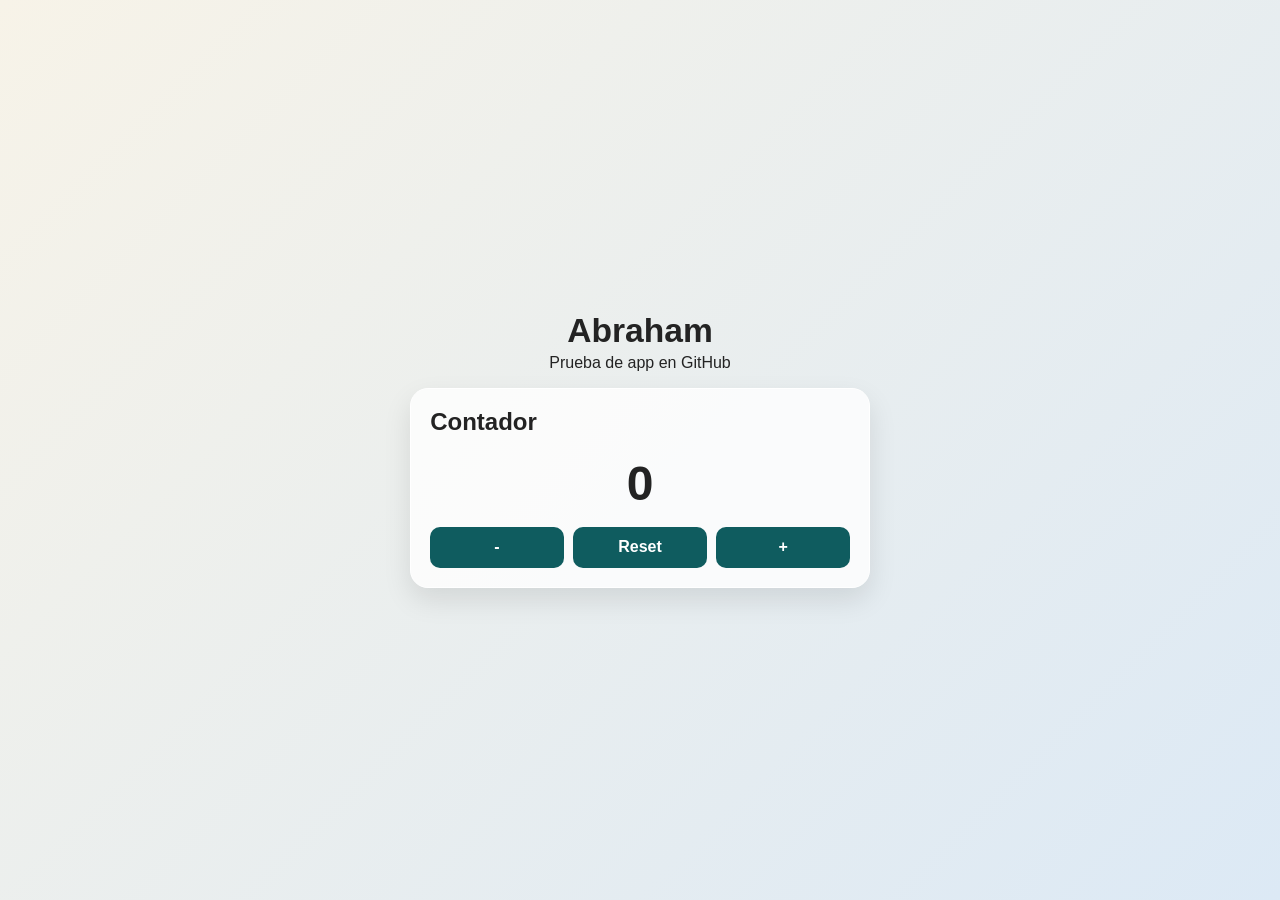
==== index.html @ cf201754 "Initial commit: Abraham test app" ====
<!doctype html>
<html lang="es">
<head>
  <meta charset="UTF-8" />
  <meta name="viewport" content="width=device-width, initial-scale=1.0" />
  <title>Abraham App</title>
  <link rel="stylesheet" href="styles.css" />
</head>
<body>
  <main class="app">
    <header>
      <h1>Abraham</h1>
      <p>Prueba de app en GitHub</p>
    </header>

    <section class="card">
      <h2>Contador</h2>
      <p id="count" class="count">0</p>
      <div class="actions">
        <button id="decrease" type="button">-</button>
        <button id="reset" type="button">Reset</button>
        <button id="increase" type="button">+</button>
      </div>
    </section>
  </main>

  <script src="script.js"></script>
</body>
</html>
---- styles.css ----
:root {
  --bg1: #f7f3e8;
  --bg2: #dce9f5;
  --card: #ffffffcc;
  --text: #232323;
  --accent: #0f5c5f;
}

* {
  box-sizing: border-box;
}

body {
  margin: 0;
  min-height: 100vh;
  font-family: "Poppins", "Segoe UI", sans-serif;
  color: var(--text);
  background: linear-gradient(135deg, var(--bg1), var(--bg2));
  display: grid;
  place-items: center;
}

.app {
  width: min(92vw, 460px);
}

header {
  text-align: center;
  margin-bottom: 1rem;
}

h1 {
  margin: 0;
  font-size: 2.1rem;
}

p {
  margin: 0.25rem 0 0;
}

.card {
  background: var(--card);
  border: 1px solid #ffffff;
  border-radius: 18px;
  padding: 1.2rem;
  box-shadow: 0 12px 28px rgba(0, 0, 0, 0.1);
}

.card h2 {
  margin-top: 0;
}

.count {
  font-size: 3rem;
  font-weight: 700;
  text-align: center;
  margin: 1rem 0;
}

.actions {
  display: grid;
  grid-template-columns: repeat(3, 1fr);
  gap: 0.6rem;
}

button {
  border: 0;
  border-radius: 10px;
  padding: 0.7rem;
  font-size: 1rem;
  font-weight: 600;
  cursor: pointer;
  background: var(--accent);
  color: white;
}

button:hover {
  filter: brightness(1.1);
}
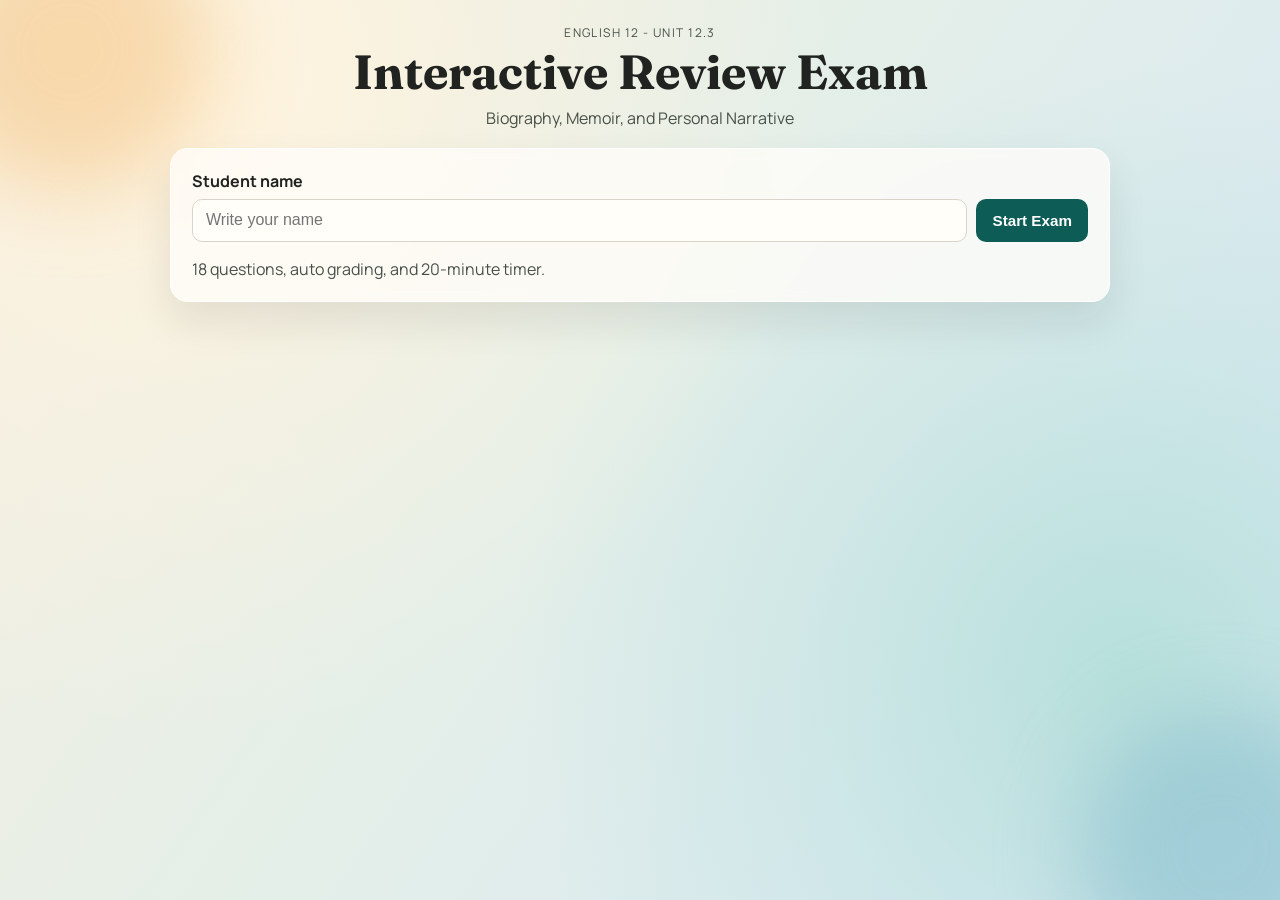
==== commit be05c901: "Build interactive English 12 exam" ====
--- a/index.html
+++ b/index.html
@@ -3,24 +3,82 @@
 <head>
   <meta charset="UTF-8" />
   <meta name="viewport" content="width=device-width, initial-scale=1.0" />
-  <title>Abraham App</title>
+  <title>Abraham | English 12 Interactive Exam</title>
+  <link rel="preconnect" href="https://fonts.googleapis.com" />
+  <link rel="preconnect" href="https://fonts.gstatic.com" crossorigin />
+  <link
+    href="https://fonts.googleapis.com/css2?family=Fraunces:opsz,wght@9..144,600;9..144,700&family=Manrope:wght@400;600;700&display=swap"
+    rel="stylesheet"
+  />
   <link rel="stylesheet" href="styles.css" />
 </head>
 <body>
-  <main class="app">
-    <header>
-      <h1>Abraham</h1>
-      <p>Prueba de app en GitHub</p>
+  <div class="ambient ambient-a" aria-hidden="true"></div>
+  <div class="ambient ambient-b" aria-hidden="true"></div>
+
+  <main class="shell">
+    <header class="hero">
+      <p class="eyebrow">English 12 - Unit 12.3</p>
+      <h1>Interactive Review Exam</h1>
+      <p class="subtitle">Biography, Memoir, and Personal Narrative</p>
     </header>
 
-    <section class="card">
-      <h2>Contador</h2>
-      <p id="count" class="count">0</p>
-      <div class="actions">
-        <button id="decrease" type="button">-</button>
-        <button id="reset" type="button">Reset</button>
-        <button id="increase" type="button">+</button>
+    <section id="start-screen" class="panel">
+      <label for="student-name">Student name</label>
+      <div class="start-row">
+        <input
+          id="student-name"
+          type="text"
+          placeholder="Write your name"
+          maxlength="60"
+          autocomplete="name"
+        />
+        <button id="start-btn" type="button">Start Exam</button>
       </div>
+      <p class="meta">18 questions, auto grading, and 20-minute timer.</p>
+    </section>
+
+    <section id="quiz-screen" class="panel hidden">
+      <div class="status-grid">
+        <div class="status-block">
+          <span class="status-label">Student</span>
+          <strong id="student-label">-</strong>
+        </div>
+        <div class="status-block">
+          <span class="status-label">Question</span>
+          <strong id="progress-label">1 / 18</strong>
+        </div>
+        <div class="status-block">
+          <span class="status-label">Time left</span>
+          <strong id="timer-label">20:00</strong>
+        </div>
+      </div>
+
+      <div class="progress-track" aria-hidden="true">
+        <div id="progress-fill" class="progress-fill"></div>
+      </div>
+
+      <article class="question-card">
+        <p id="question-section" class="question-section">Part A</p>
+        <h2 id="question-text"></h2>
+        <div id="options" class="options" role="group" aria-label="Answer choices"></div>
+      </article>
+
+      <div class="nav-row">
+        <button id="prev-btn" class="ghost" type="button">Previous</button>
+        <button id="next-btn" type="button">Next</button>
+      </div>
+    </section>
+
+    <section id="result-screen" class="panel hidden">
+      <h2>Results</h2>
+      <p id="score-line" class="result-line"></p>
+      <p id="scaled-line" class="result-line"></p>
+      <p id="message-line" class="result-line"></p>
+      <div class="nav-row">
+        <button id="retry-btn" type="button">Try Again</button>
+      </div>
+      <div id="review-list" class="review-list"></div>
     </section>
   </main>
 
--- a/styles.css
+++ b/styles.css
@@ -1,9 +1,14 @@
 :root {
-  --bg1: #f7f3e8;
-  --bg2: #dce9f5;
-  --card: #ffffffcc;
-  --text: #232323;
-  --accent: #0f5c5f;
+  --ink: #202320;
+  --ink-soft: #485148;
+  --paper: #fffbf2;
+  --panel: #fffdf9cc;
+  --line: #d9d4c9;
+  --accent: #0d5c56;
+  --accent-strong: #0a4a45;
+  --warm: #f4b464;
+  --good: #0f7b55;
+  --bad: #b13838;
 }
 
 * {
@@ -13,67 +18,290 @@
 body {
   margin: 0;
   min-height: 100vh;
-  font-family: "Poppins", "Segoe UI", sans-serif;
-  color: var(--text);
-  background: linear-gradient(135deg, var(--bg1), var(--bg2));
+  font-family: "Manrope", "Trebuchet MS", sans-serif;
+  color: var(--ink);
+  background:
+    radial-gradient(circle at 15% 10%, #fff4de 0, #fff4de66 23%, transparent 48%),
+    radial-gradient(circle at 88% 75%, #b7e0db 0, #b7e0db66 24%, transparent 47%),
+    linear-gradient(125deg, #f8efe0, #e4efe8 45%, #d7e7f6);
+  padding: 1.5rem 1rem 3rem;
+}
+
+.ambient {
+  position: fixed;
+  width: 280px;
+  height: 280px;
+  border-radius: 999px;
+  filter: blur(42px);
+  opacity: 0.5;
+  z-index: 0;
+  pointer-events: none;
+}
+
+.ambient-a {
+  top: -90px;
+  left: -70px;
+  background: #f2bf7b;
+}
+
+.ambient-b {
+  right: -80px;
+  bottom: -90px;
+  background: #80b9cb;
+}
+
+.shell {
+  position: relative;
+  z-index: 1;
+  width: min(940px, 100%);
+  margin: 0 auto;
+}
+
+.hero {
+  text-align: center;
+  margin-bottom: 1.2rem;
+}
+
+.eyebrow {
+  margin: 0;
+  letter-spacing: 0.12em;
+  text-transform: uppercase;
+  font-size: 0.75rem;
+  color: var(--ink-soft);
+}
+
+h1 {
+  margin: 0.3rem 0 0;
+  font-family: "Fraunces", Georgia, serif;
+  font-size: clamp(1.9rem, 5vw, 3rem);
+  line-height: 1.1;
+}
+
+.subtitle {
+  margin: 0.5rem 0 0;
+  color: var(--ink-soft);
+}
+
+.panel {
+  background: var(--panel);
+  border: 1px solid #ffffff;
+  backdrop-filter: blur(6px);
+  border-radius: 18px;
+  padding: clamp(1rem, 3vw, 1.3rem);
+  box-shadow: 0 20px 40px #11111117;
+}
+
+.panel + .panel {
+  margin-top: 1rem;
+}
+
+label {
+  display: block;
+  margin-bottom: 0.45rem;
+  font-weight: 700;
+}
+
+.start-row {
   display: grid;
-  place-items: center;
-}
-
-.app {
-  width: min(92vw, 460px);
-}
-
-header {
-  text-align: center;
-  margin-bottom: 1rem;
-}
-
-h1 {
+  grid-template-columns: minmax(0, 1fr) auto;
+  gap: 0.55rem;
+}
+
+input {
+  min-width: 0;
+  border: 1px solid var(--line);
+  border-radius: 10px;
+  padding: 0.72rem 0.82rem;
+  font-size: 1rem;
+  background: #fffef9;
+}
+
+.meta {
+  margin-bottom: 0;
+  color: var(--ink-soft);
+}
+
+.status-grid {
+  display: grid;
+  grid-template-columns: repeat(3, minmax(0, 1fr));
+  gap: 0.55rem;
+}
+
+.status-block {
+  border: 1px solid var(--line);
+  border-radius: 10px;
+  background: #fffef8;
+  padding: 0.62rem 0.7rem;
+}
+
+.status-label {
+  display: block;
+  font-size: 0.75rem;
+  color: var(--ink-soft);
+  text-transform: uppercase;
+  letter-spacing: 0.08em;
+}
+
+.progress-track {
+  margin-top: 0.9rem;
+  height: 11px;
+  border-radius: 999px;
+  background: #ebe5d7;
+  overflow: hidden;
+}
+
+.progress-fill {
+  height: 100%;
+  width: 0;
+  background: linear-gradient(90deg, var(--warm), var(--accent));
+  transition: width 220ms ease;
+}
+
+.question-card {
+  margin-top: 1rem;
+  padding: clamp(0.95rem, 2.2vw, 1.2rem);
+  border-radius: 14px;
+  border: 1px solid var(--line);
+  background: #fffdf7;
+}
+
+.question-section {
   margin: 0;
-  font-size: 2.1rem;
-}
-
-p {
-  margin: 0.25rem 0 0;
-}
-
-.card {
-  background: var(--card);
-  border: 1px solid #ffffff;
-  border-radius: 18px;
-  padding: 1.2rem;
-  box-shadow: 0 12px 28px rgba(0, 0, 0, 0.1);
-}
-
-.card h2 {
-  margin-top: 0;
-}
-
-.count {
-  font-size: 3rem;
+  color: var(--accent);
   font-weight: 700;
-  text-align: center;
-  margin: 1rem 0;
-}
-
-.actions {
+  letter-spacing: 0.06em;
+  text-transform: uppercase;
+  font-size: 0.77rem;
+}
+
+h2 {
+  margin: 0.55rem 0 0;
+  font-family: "Fraunces", Georgia, serif;
+  font-size: clamp(1.15rem, 2.1vw, 1.45rem);
+  line-height: 1.35;
+}
+
+.options {
+  margin-top: 1rem;
   display: grid;
-  grid-template-columns: repeat(3, 1fr);
-  gap: 0.6rem;
+  gap: 0.56rem;
+}
+
+.option {
+  border: 1px solid var(--line);
+  border-radius: 11px;
+  text-align: left;
+  background: #fffef9;
+  color: var(--ink);
+  font-weight: 600;
+}
+
+.option:hover {
+  border-color: var(--accent);
+  transform: translateY(-1px);
+}
+
+.option.selected {
+  border-color: var(--accent-strong);
+  background: #dff0ed;
+}
+
+.nav-row {
+  margin-top: 1rem;
+  display: flex;
+  justify-content: flex-end;
+  gap: 0.56rem;
 }
 
 button {
   border: 0;
   border-radius: 10px;
-  padding: 0.7rem;
+  padding: 0.72rem 1.02rem;
+  font-size: 0.95rem;
+  font-weight: 700;
+  cursor: pointer;
+  color: #fff;
+  background: var(--accent);
+  transition: filter 180ms ease, transform 180ms ease;
+}
+
+button:hover:enabled {
+  filter: brightness(1.07);
+  transform: translateY(-1px);
+}
+
+button:disabled {
+  cursor: not-allowed;
+  opacity: 0.56;
+}
+
+button.ghost {
+  background: #d9e7e5;
+  color: #15413e;
+}
+
+.hidden {
+  display: none;
+}
+
+.result-line {
+  margin: 0.4rem 0 0;
+}
+
+.review-list {
+  margin-top: 1rem;
+  display: grid;
+  gap: 0.75rem;
+}
+
+.review-item {
+  border: 1px solid var(--line);
+  border-left-width: 6px;
+  border-radius: 12px;
+  padding: 0.8rem;
+  background: #fffef9;
+}
+
+.review-item.correct {
+  border-left-color: var(--good);
+}
+
+.review-item.wrong {
+  border-left-color: var(--bad);
+}
+
+.review-item h3 {
+  margin: 0;
   font-size: 1rem;
-  font-weight: 600;
-  cursor: pointer;
-  background: var(--accent);
-  color: white;
-}
-
-button:hover {
-  filter: brightness(1.1);
-}
+}
+
+.review-item p {
+  margin: 0.4rem 0 0;
+  color: #343d34;
+}
+
+.timer-warning {
+  color: #a05300;
+}
+
+@media (max-width: 760px) {
+  body {
+    padding: 1rem 0.8rem 2rem;
+  }
+
+  .status-grid {
+    grid-template-columns: 1fr;
+  }
+
+  .start-row {
+    grid-template-columns: 1fr;
+  }
+
+  .nav-row {
+    justify-content: stretch;
+  }
+
+  .nav-row button {
+    flex: 1;
+  }
+}
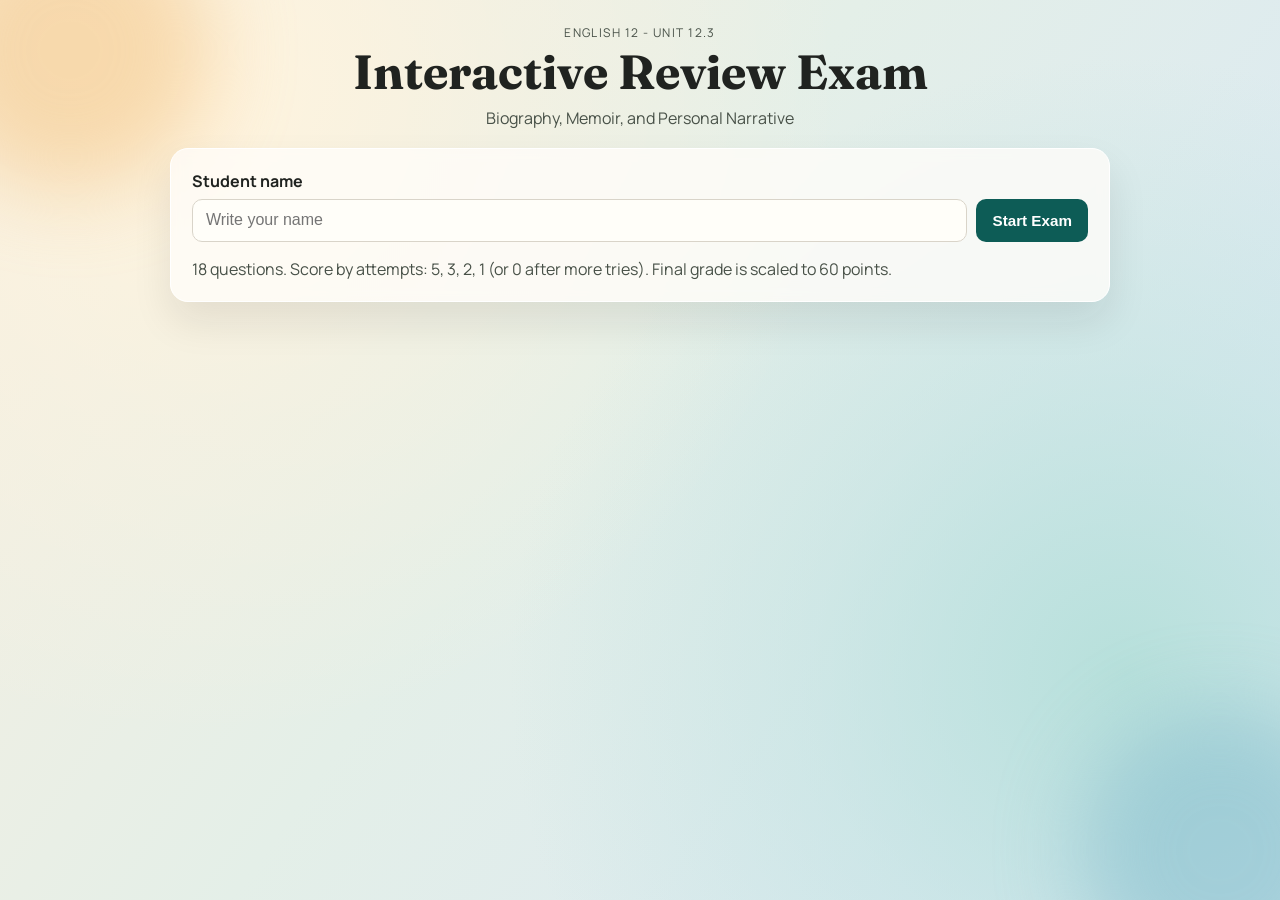
==== commit 3b5ab2d3: "Add sounds, effects, and attempt-based scoring to 60-point exam" ====
--- a/index.html
+++ b/index.html
@@ -35,7 +35,7 @@
         />
         <button id="start-btn" type="button">Start Exam</button>
       </div>
-      <p class="meta">18 questions, auto grading, and 20-minute timer.</p>
+      <p class="meta">18 questions. Score by attempts: 5, 3, 2, 1 (or 0 after more tries). Final grade is scaled to 60 points.</p>
     </section>
 
     <section id="quiz-screen" class="panel hidden">
@@ -47,6 +47,10 @@
         <div class="status-block">
           <span class="status-label">Question</span>
           <strong id="progress-label">1 / 18</strong>
+        </div>
+        <div class="status-block">
+          <span class="status-label">Score / 60</span>
+          <strong id="score-label">0.0 / 60</strong>
         </div>
         <div class="status-block">
           <span class="status-label">Time left</span>
@@ -61,7 +65,11 @@
       <article class="question-card">
         <p id="question-section" class="question-section">Part A</p>
         <h2 id="question-text"></h2>
+        <p id="question-points" class="question-points"></p>
         <div id="options" class="options" role="group" aria-label="Answer choices"></div>
+        <p id="feedback-line" class="feedback neutral">
+          First correct attempt gives 5 points.
+        </p>
       </article>
 
       <div class="nav-row">
--- a/styles.css
+++ b/styles.css
@@ -123,7 +123,7 @@
 
 .status-grid {
   display: grid;
-  grid-template-columns: repeat(3, minmax(0, 1fr));
+  grid-template-columns: repeat(4, minmax(0, 1fr));
   gap: 0.55rem;
 }
 
@@ -204,6 +204,83 @@
 .option.selected {
   border-color: var(--accent-strong);
   background: #dff0ed;
+}
+
+.option.locked-correct {
+  border-color: var(--good);
+  background: #ddf4e8;
+}
+
+.option:disabled {
+  opacity: 0.92;
+  cursor: default;
+}
+
+.question-points {
+  margin: 0.45rem 0 0;
+  font-size: 0.9rem;
+  color: #36503f;
+  font-weight: 700;
+}
+
+.feedback {
+  margin: 0.7rem 0 0;
+  padding: 0.55rem 0.7rem;
+  border-radius: 10px;
+  border: 1px solid var(--line);
+  font-size: 0.91rem;
+}
+
+.feedback.neutral {
+  background: #f3efe4;
+  color: #51483d;
+}
+
+.feedback.good {
+  background: #ddf3e8;
+  color: #0f6041;
+  border-color: #8cc4aa;
+}
+
+.feedback.bad {
+  background: #fae6e6;
+  color: #8f2f2f;
+  border-color: #dfa4a4;
+}
+
+.question-card.pulse-good {
+  animation: pulseGood 420ms ease;
+}
+
+.question-card.shake-bad {
+  animation: shakeBad 360ms ease;
+}
+
+@keyframes pulseGood {
+  0% {
+    box-shadow: 0 0 0 0 #2f9e7060;
+  }
+  100% {
+    box-shadow: 0 0 0 16px #2f9e7000;
+  }
+}
+
+@keyframes shakeBad {
+  0% {
+    transform: translateX(0);
+  }
+  25% {
+    transform: translateX(-5px);
+  }
+  50% {
+    transform: translateX(4px);
+  }
+  75% {
+    transform: translateX(-3px);
+  }
+  100% {
+    transform: translateX(0);
+  }
 }
 
 .nav-row {
@@ -290,7 +367,7 @@
   }
 
   .status-grid {
-    grid-template-columns: 1fr;
+    grid-template-columns: repeat(2, minmax(0, 1fr));
   }
 
   .start-row {
@@ -305,3 +382,9 @@
     flex: 1;
   }
 }
+
+@media (max-width: 460px) {
+  .status-grid {
+    grid-template-columns: 1fr;
+  }
+}
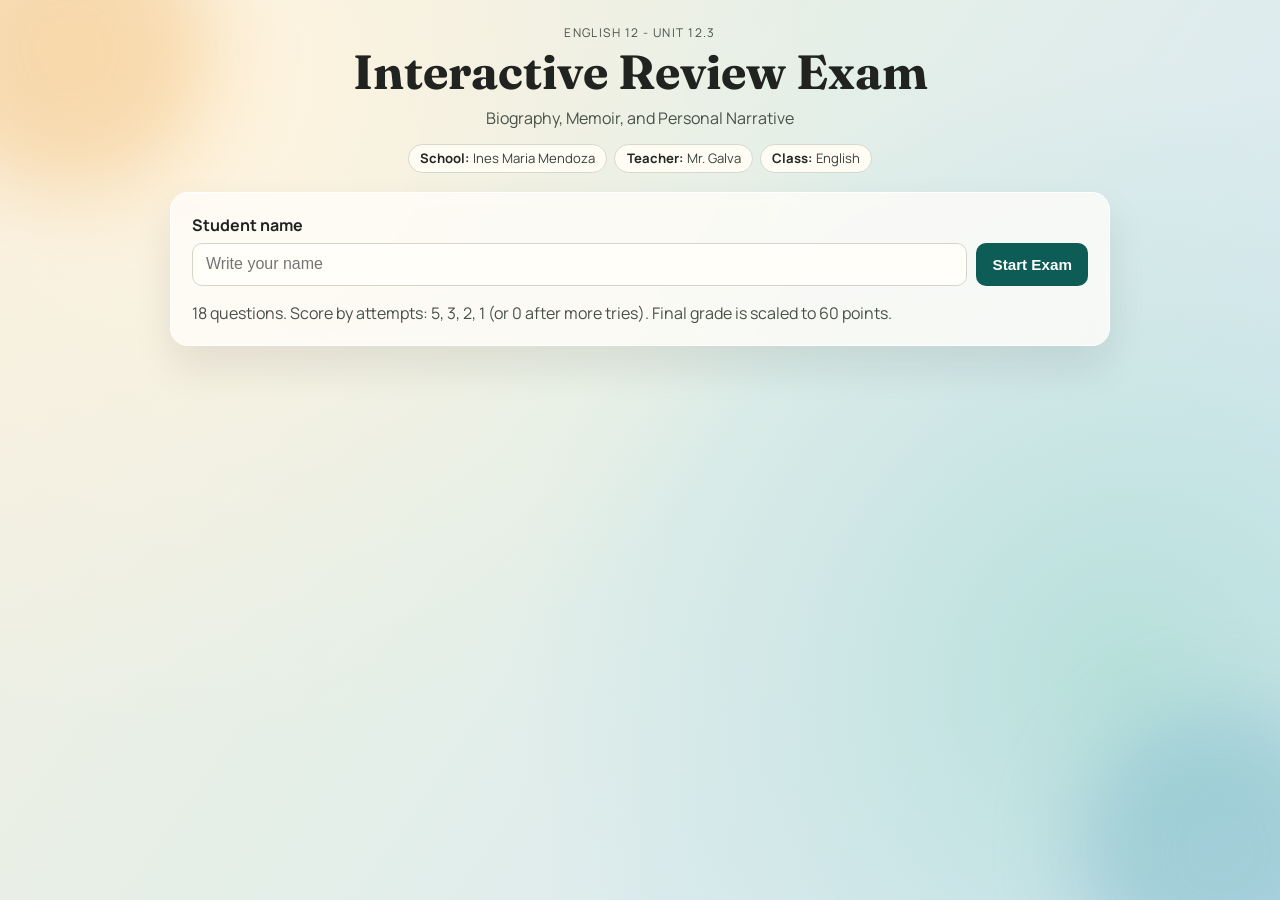
==== commit 9f4e66ea: "Personalize exam with school teacher and class labels" ====
--- a/index.html
+++ b/index.html
@@ -21,6 +21,11 @@
       <p class="eyebrow">English 12 - Unit 12.3</p>
       <h1>Interactive Review Exam</h1>
       <p class="subtitle">Biography, Memoir, and Personal Narrative</p>
+      <div class="identity-strip" aria-label="Exam context">
+        <span class="identity-pill"><strong>School:</strong> Ines Maria Mendoza</span>
+        <span class="identity-pill"><strong>Teacher:</strong> Mr. Galva</span>
+        <span class="identity-pill"><strong>Class:</strong> English</span>
+      </div>
     </header>
 
     <section id="start-screen" class="panel">
@@ -80,6 +85,7 @@
 
     <section id="result-screen" class="panel hidden">
       <h2>Results</h2>
+      <p class="result-context">Ines Maria Mendoza | Mr. Galva | English Class</p>
       <p id="score-line" class="result-line"></p>
       <p id="scaled-line" class="result-line"></p>
       <p id="message-line" class="result-line"></p>
--- a/styles.css
+++ b/styles.css
@@ -82,6 +82,30 @@
   color: var(--ink-soft);
 }
 
+.identity-strip {
+  margin: 0.95rem auto 0;
+  display: flex;
+  flex-wrap: wrap;
+  justify-content: center;
+  gap: 0.45rem;
+}
+
+.identity-pill {
+  display: inline-flex;
+  align-items: center;
+  gap: 0.25rem;
+  border-radius: 999px;
+  border: 1px solid #d5d8cd;
+  padding: 0.28rem 0.7rem;
+  font-size: 0.82rem;
+  color: #374237;
+  background: #fffcf4;
+}
+
+.identity-pill strong {
+  color: #1f2720;
+}
+
 .panel {
   background: var(--panel);
   border: 1px solid #ffffff;
@@ -325,6 +349,12 @@
   margin: 0.4rem 0 0;
 }
 
+.result-context {
+  margin: 0.35rem 0 0;
+  font-size: 0.9rem;
+  color: var(--ink-soft);
+}
+
 .review-list {
   margin-top: 1rem;
   display: grid;
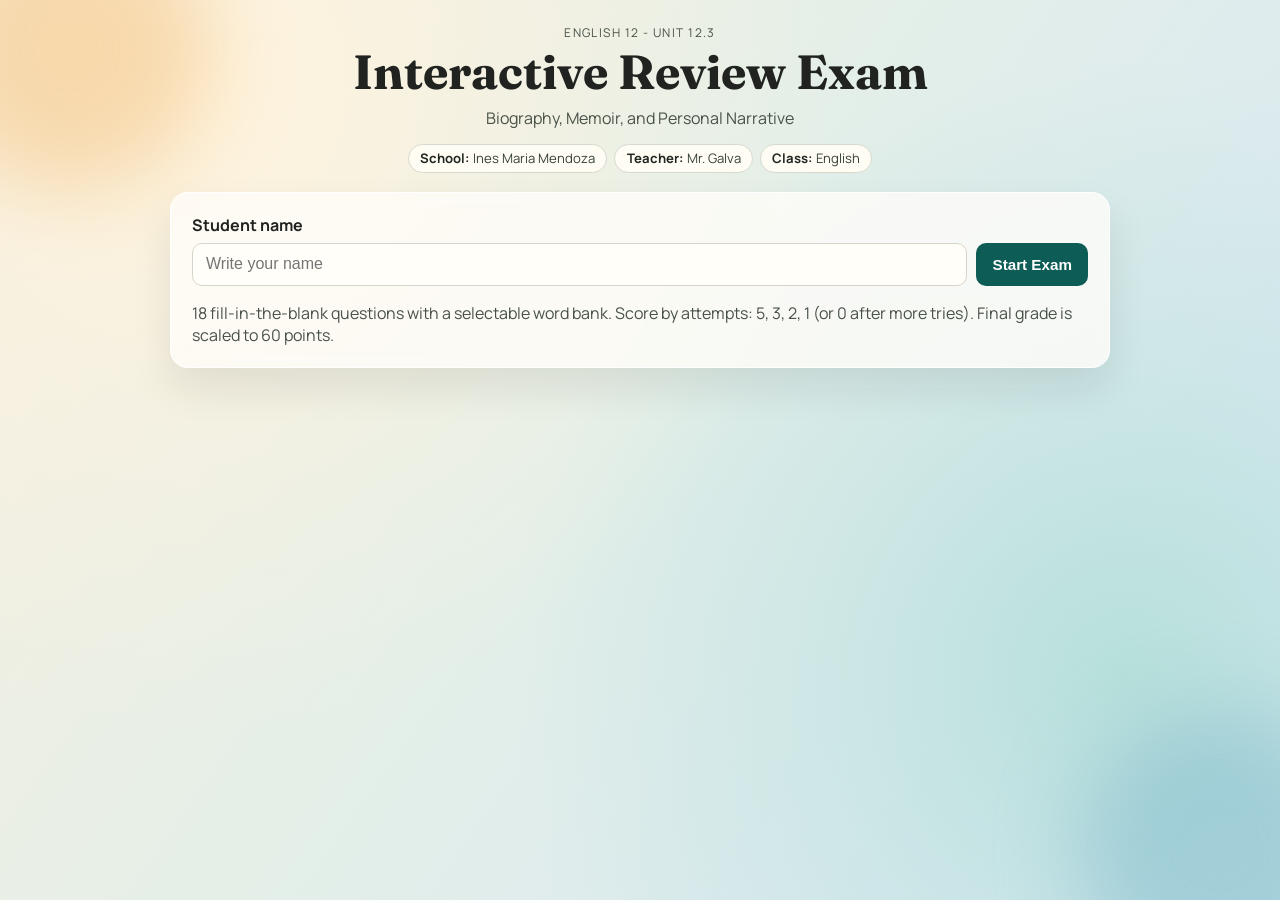
==== commit 9e5460c4: "Add fill-in-the-blank questions with selectable word bank" ====
--- a/index.html
+++ b/index.html
@@ -40,7 +40,7 @@
         />
         <button id="start-btn" type="button">Start Exam</button>
       </div>
-      <p class="meta">18 questions. Score by attempts: 5, 3, 2, 1 (or 0 after more tries). Final grade is scaled to 60 points.</p>
+      <p class="meta">18 fill-in-the-blank questions with a selectable word bank. Score by attempts: 5, 3, 2, 1 (or 0 after more tries). Final grade is scaled to 60 points.</p>
     </section>
 
     <section id="quiz-screen" class="panel hidden">
@@ -71,7 +71,16 @@
         <p id="question-section" class="question-section">Part A</p>
         <h2 id="question-text"></h2>
         <p id="question-points" class="question-points"></p>
-        <div id="options" class="options" role="group" aria-label="Answer choices"></div>
+        <div class="answer-layout">
+          <div class="blank-panel">
+            <p class="blank-label">Sentence</p>
+            <p id="blank-sentence" class="blank-sentence"></p>
+          </div>
+          <aside class="word-bank" aria-label="Word bank">
+            <p class="word-bank-title">Word Bank</p>
+            <div id="options" class="options" role="group" aria-label="Answer choices"></div>
+          </aside>
+        </div>
         <p id="feedback-line" class="feedback neutral">
           First correct attempt gives 5 points.
         </p>
@@ -89,6 +98,7 @@
       <p id="score-line" class="result-line"></p>
       <p id="scaled-line" class="result-line"></p>
       <p id="message-line" class="result-line"></p>
+      <p id="email-status" class="email-status pending hidden"></p>
       <div class="nav-row">
         <button id="retry-btn" type="button">Try Again</button>
       </div>
--- a/styles.css
+++ b/styles.css
@@ -206,9 +206,72 @@
 }
 
 .options {
+  margin-top: 0.2rem;
+  display: grid;
+  gap: 0.56rem;
+}
+
+.answer-layout {
   margin-top: 1rem;
   display: grid;
-  gap: 0.56rem;
+  grid-template-columns: minmax(0, 1.25fr) minmax(0, 0.95fr);
+  gap: 0.8rem;
+  align-items: start;
+}
+
+.blank-panel {
+  border: 1px solid var(--line);
+  border-radius: 12px;
+  background: #fffef8;
+  padding: 0.72rem;
+}
+
+.blank-label {
+  margin: 0;
+  font-size: 0.78rem;
+  color: var(--ink-soft);
+  text-transform: uppercase;
+  letter-spacing: 0.06em;
+  font-weight: 700;
+}
+
+.blank-sentence {
+  margin: 0.55rem 0 0;
+  line-height: 1.45;
+  font-size: 1.02rem;
+}
+
+.blank-token {
+  display: inline-block;
+  min-width: 72px;
+  text-align: center;
+  border-bottom: 2px dashed #9aa89f;
+  margin: 0 0.2rem;
+  padding: 0 0.15rem;
+  font-weight: 700;
+  color: #556358;
+}
+
+.blank-token.filled {
+  border-bottom-style: solid;
+  border-bottom-color: #2a7157;
+  color: #125a43;
+}
+
+.word-bank {
+  border: 1px solid var(--line);
+  border-radius: 12px;
+  background: #fdf8ed;
+  padding: 0.72rem;
+}
+
+.word-bank-title {
+  margin: 0;
+  font-size: 0.78rem;
+  color: var(--ink-soft);
+  text-transform: uppercase;
+  letter-spacing: 0.06em;
+  font-weight: 700;
 }
 
 .option {
@@ -355,6 +418,32 @@
   color: var(--ink-soft);
 }
 
+.email-status {
+  margin: 0.6rem 0 0;
+  padding: 0.58rem 0.7rem;
+  border-radius: 10px;
+  border: 1px solid var(--line);
+  font-size: 0.9rem;
+}
+
+.email-status.pending {
+  background: #f9f0dd;
+  color: #785700;
+  border-color: #e1cd9a;
+}
+
+.email-status.success {
+  background: #ddf3e8;
+  color: #0f6041;
+  border-color: #8cc4aa;
+}
+
+.email-status.error {
+  background: #fae6e6;
+  color: #8f2f2f;
+  border-color: #dfa4a4;
+}
+
 .review-list {
   margin-top: 1rem;
   display: grid;
@@ -411,6 +500,10 @@
   .nav-row button {
     flex: 1;
   }
+
+  .answer-layout {
+    grid-template-columns: 1fr;
+  }
 }
 
 @media (max-width: 460px) {
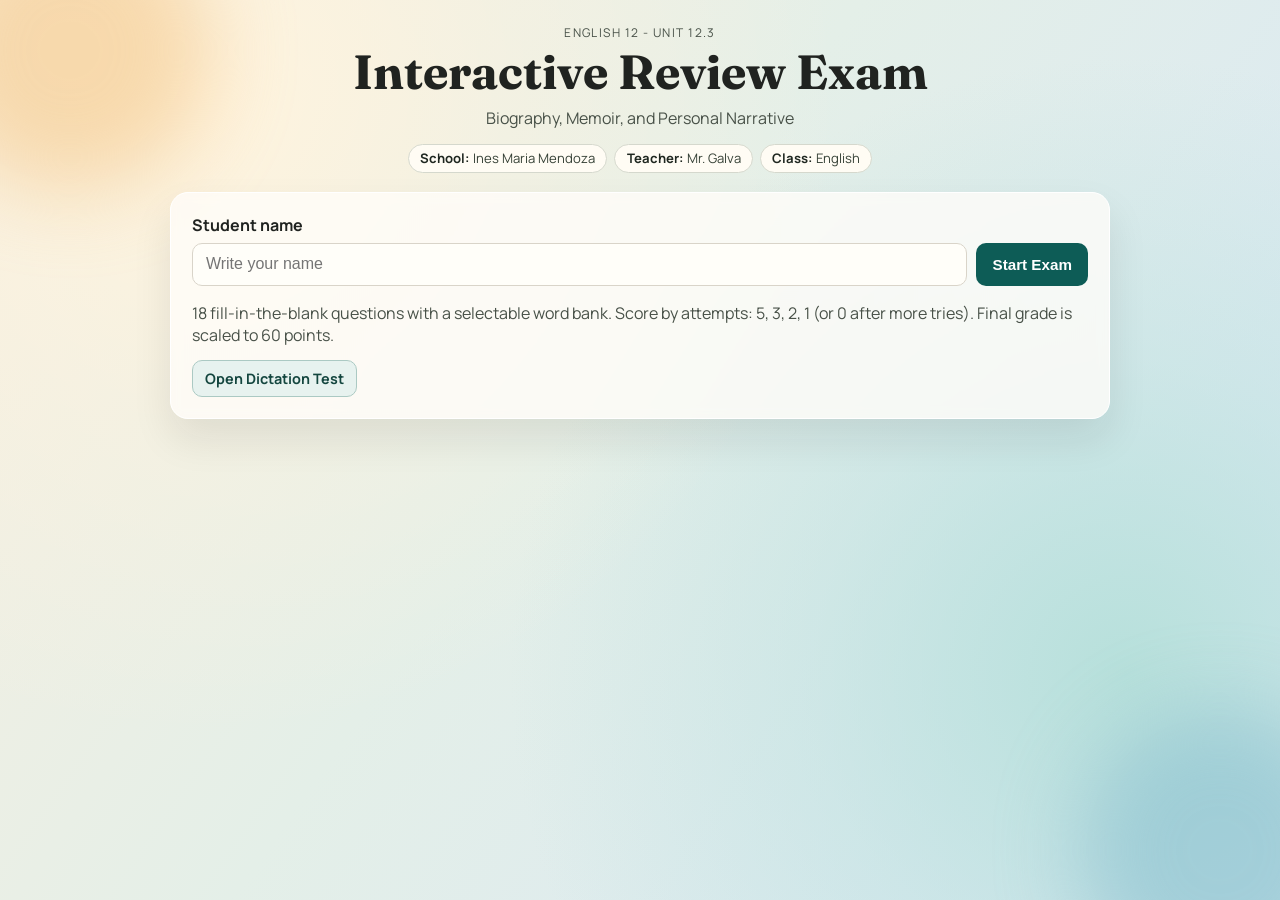
==== commit 41ba977c: "Add teacher-code lock when leaving exam page" ====
--- a/index.html
+++ b/index.html
@@ -41,6 +41,9 @@
         <button id="start-btn" type="button">Start Exam</button>
       </div>
       <p class="meta">18 fill-in-the-blank questions with a selectable word bank. Score by attempts: 5, 3, 2, 1 (or 0 after more tries). Final grade is scaled to 60 points.</p>
+      <div class="switch-row">
+        <a class="switch-link" href="dictado.html">Open Dictation Test</a>
+      </div>
     </section>
 
     <section id="quiz-screen" class="panel hidden">
@@ -90,6 +93,27 @@
         <button id="prev-btn" class="ghost" type="button">Previous</button>
         <button id="next-btn" type="button">Next</button>
       </div>
+
+      <div id="proctor-lock" class="proctor-lock hidden" role="dialog" aria-modal="true">
+        <div class="proctor-card">
+          <h3>Exam Paused</h3>
+          <p id="proctor-message" class="proctor-message">
+            Security lock activated. Ask your teacher for an unlock code.
+          </p>
+          <p id="proctor-usage" class="proctor-usage"></p>
+          <div class="proctor-row">
+            <input
+              id="proctor-code-input"
+              type="password"
+              inputmode="numeric"
+              maxlength="4"
+              placeholder="Enter teacher code"
+            />
+            <button id="proctor-unlock-btn" type="button">Unlock</button>
+          </div>
+          <p id="proctor-error" class="proctor-error hidden"></p>
+        </div>
+      </div>
     </section>
 
     <section id="result-screen" class="panel hidden">
--- a/styles.css
+++ b/styles.css
@@ -145,10 +145,34 @@
   color: var(--ink-soft);
 }
 
+.switch-row {
+  margin-top: 0.9rem;
+}
+
+.switch-link {
+  display: inline-block;
+  border: 1px solid #abc9c3;
+  border-radius: 10px;
+  padding: 0.5rem 0.75rem;
+  background: #e7f2ef;
+  color: #14463f;
+  text-decoration: none;
+  font-weight: 700;
+  font-size: 0.9rem;
+}
+
+.switch-link:hover {
+  filter: brightness(1.03);
+}
+
 .status-grid {
   display: grid;
   grid-template-columns: repeat(4, minmax(0, 1fr));
   gap: 0.55rem;
+}
+
+#quiz-screen {
+  position: relative;
 }
 
 .status-block {
@@ -343,6 +367,66 @@
   animation: shakeBad 360ms ease;
 }
 
+.proctor-lock {
+  position: absolute;
+  inset: 0;
+  background: #12121273;
+  backdrop-filter: blur(2px);
+  display: grid;
+  place-items: center;
+  z-index: 20;
+  border-radius: 18px;
+  padding: 1rem;
+}
+
+.proctor-card {
+  width: min(100%, 520px);
+  background: #fffef9;
+  border: 1px solid var(--line);
+  border-radius: 14px;
+  padding: 1rem;
+  box-shadow: 0 18px 40px #11111124;
+}
+
+.proctor-card h3 {
+  margin: 0;
+  font-family: "Fraunces", Georgia, serif;
+}
+
+.proctor-message {
+  margin: 0.55rem 0 0;
+}
+
+.proctor-usage {
+  margin: 0.55rem 0 0;
+  color: #4b5752;
+  font-size: 0.9rem;
+}
+
+.proctor-row {
+  margin-top: 0.8rem;
+  display: grid;
+  grid-template-columns: minmax(0, 1fr) auto;
+  gap: 0.52rem;
+}
+
+.proctor-row input {
+  border: 1px solid var(--line);
+  border-radius: 10px;
+  padding: 0.68rem 0.76rem;
+  font-size: 0.96rem;
+}
+
+.proctor-error {
+  margin: 0.65rem 0 0;
+  padding: 0.5rem 0.62rem;
+  border-radius: 10px;
+  background: #fae6e6;
+  border: 1px solid #dfa4a4;
+  color: #8f2f2f;
+  font-size: 0.9rem;
+}
+
 @keyframes pulseGood {
   0% {
     box-shadow: 0 0 0 0 #2f9e7060;
@@ -504,6 +588,10 @@
   .answer-layout {
     grid-template-columns: 1fr;
   }
+
+  .proctor-row {
+    grid-template-columns: 1fr;
+  }
 }
 
 @media (max-width: 460px) {
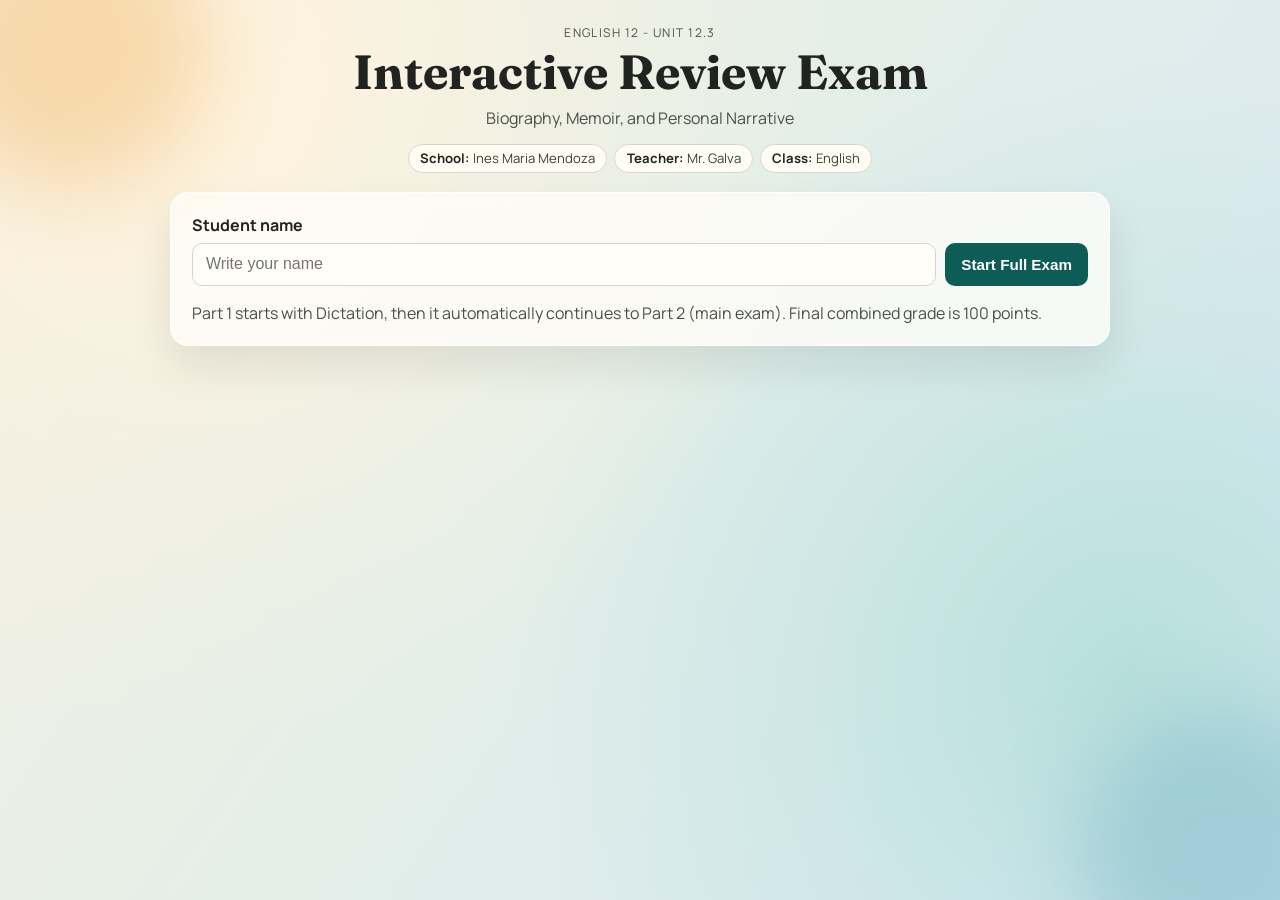
==== commit 9184830f: "Chain dictation into main exam and score total out of 100" ====
--- a/index.html
+++ b/index.html
@@ -38,12 +38,9 @@
           maxlength="60"
           autocomplete="name"
         />
-        <button id="start-btn" type="button">Start Exam</button>
+        <button id="start-btn" type="button">Start Full Exam</button>
       </div>
-      <p class="meta">18 fill-in-the-blank questions with a selectable word bank. Score by attempts: 5, 3, 2, 1 (or 0 after more tries). Final grade is scaled to 60 points.</p>
-      <div class="switch-row">
-        <a class="switch-link" href="dictado.html">Open Dictation Test</a>
-      </div>
+      <p class="meta">Part 1 starts with Dictation, then it automatically continues to Part 2 (main exam). Final combined grade is 100 points.</p>
     </section>
 
     <section id="quiz-screen" class="panel hidden">
@@ -57,8 +54,8 @@
           <strong id="progress-label">1 / 18</strong>
         </div>
         <div class="status-block">
-          <span class="status-label">Score / 60</span>
-          <strong id="score-label">0.0 / 60</strong>
+          <span class="status-label">Score / 100</span>
+          <strong id="score-label">0.0 / 100</strong>
         </div>
         <div class="status-block">
           <span class="status-label">Time left</span>
